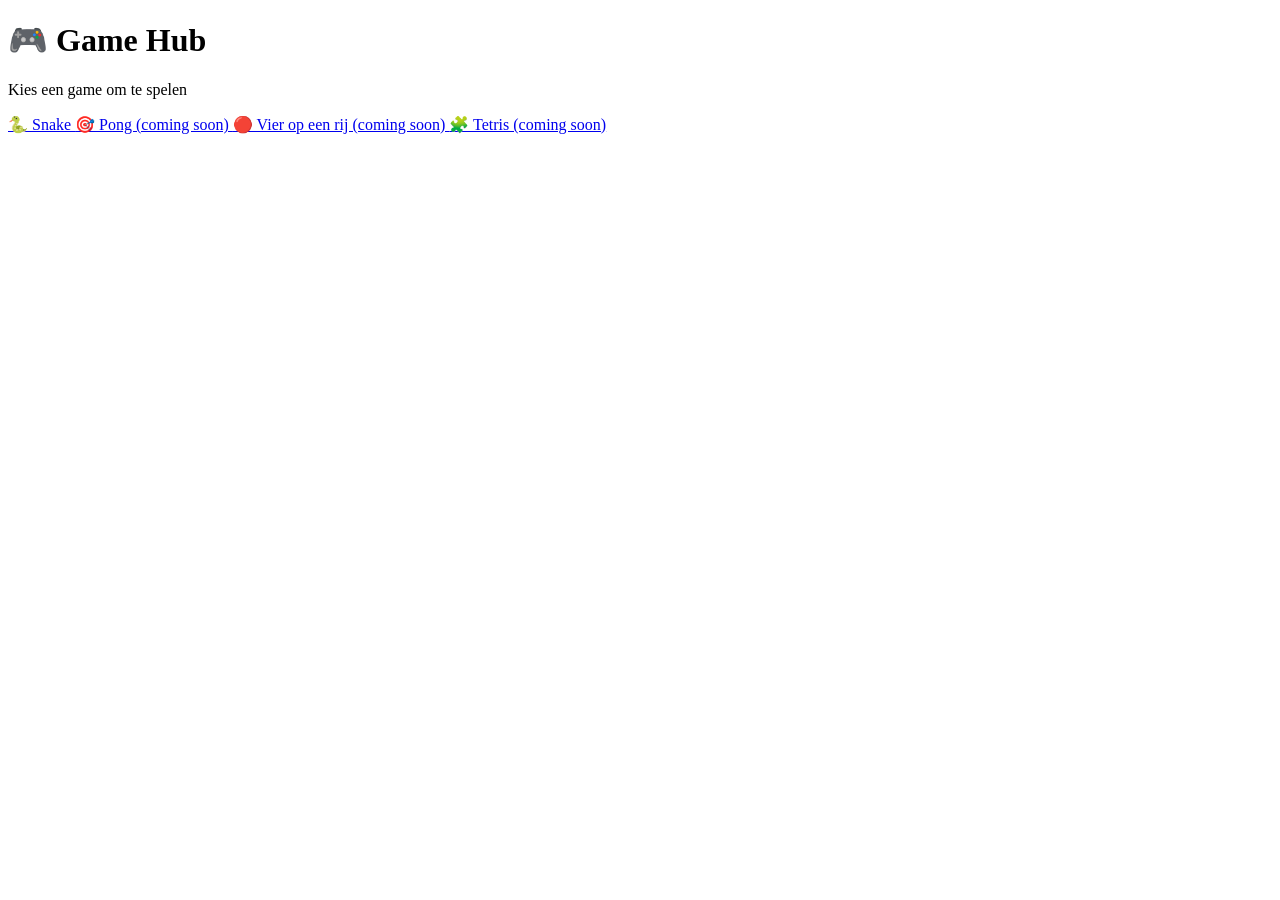
==== index.html @ 0fb96162 "Add initial HTML structure for Game Hub" ====
<!DOCTYPE html>
<html lang="nl">
<head>
  <meta charset="UTF-8">
  <title>Bas Game Hub</title>
  <link rel="stylesheet" href="style.css">
</head>
<body>

  <div class="container">
    <h1>🎮 Game Hub</h1>
    <p>Kies een game om te spelen</p>

    <div class="grid">
      <a class="card" href="snake.html">
        🐍 Snake
      </a>

      <a class="card" href="#">
        🎯 Pong (coming soon)
      </a>

      <a class="card" href="#">
        🔴 Vier op een rij (coming soon)
      </a>

      <a class="card" href="#">
        🧩 Tetris (coming soon)
      </a>
    </div>
  </div>

</body>
</html>
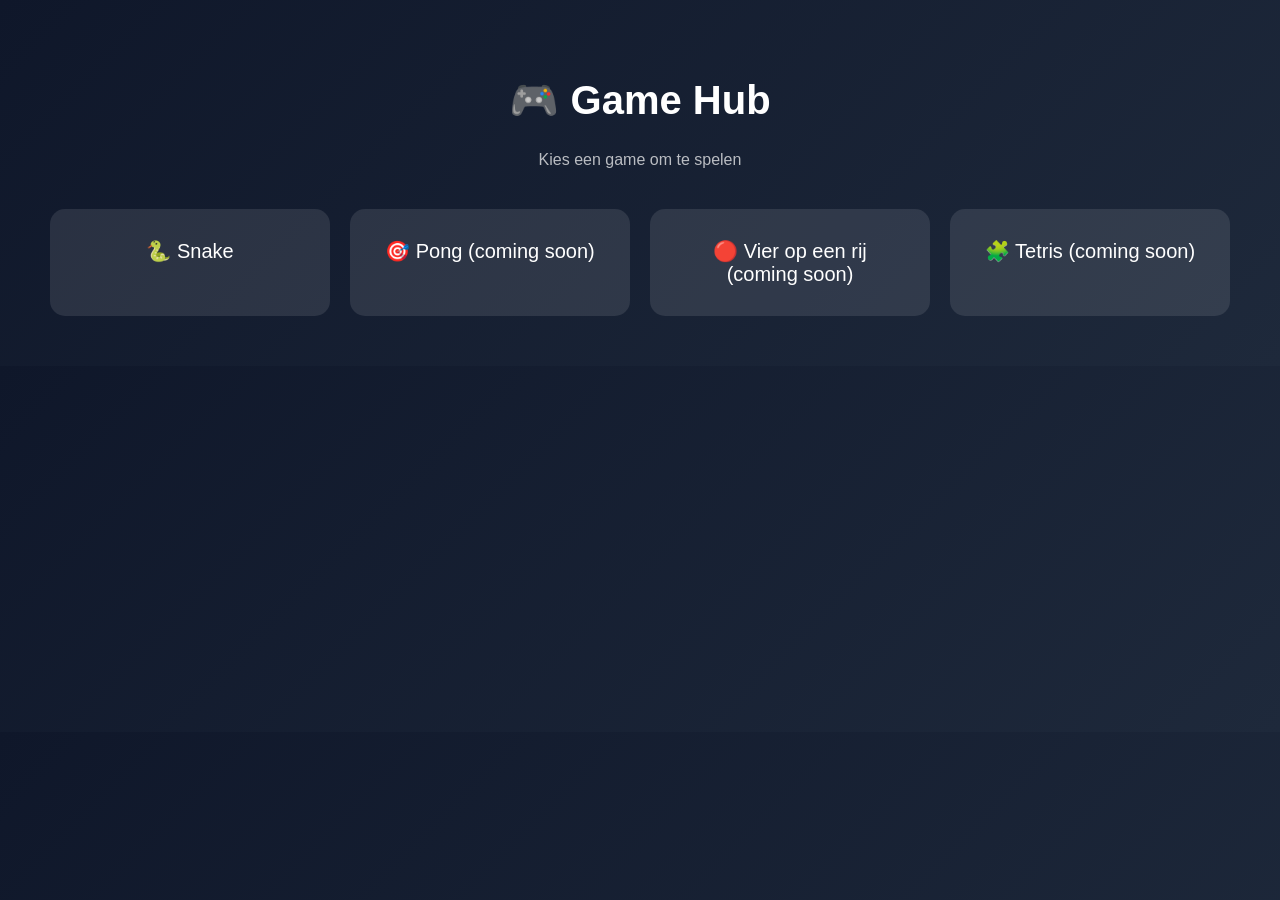
==== commit e73330d5: "Change title from 'Bas Game Hub' to 'Game Hub'" ====
--- a/index.html
+++ b/index.html
@@ -2,7 +2,7 @@
 <html lang="nl">
 <head>
   <meta charset="UTF-8">
-  <title>Bas Game Hub</title>
+  <title>Game Hub</title>
   <link rel="stylesheet" href="style.css">
 </head>
 <body>
--- a/style.css
+++ b/style.css
@@ -0,0 +1,41 @@
+body {
+  margin: 0;
+  font-family: Arial, sans-serif;
+  background: linear-gradient(135deg, #0f172a, #1e293b);
+  color: white;
+  text-align: center;
+}
+
+.container {
+  padding: 50px;
+}
+
+h1 {
+  font-size: 40px;
+}
+
+p {
+  opacity: 0.7;
+}
+
+.grid {
+  display: grid;
+  grid-template-columns: repeat(auto-fit, minmax(150px, 1fr));
+  gap: 20px;
+  margin-top: 40px;
+}
+
+.card {
+  background: rgba(255,255,255,0.1);
+  padding: 30px;
+  border-radius: 15px;
+  text-decoration: none;
+  color: white;
+  font-size: 20px;
+  transition: 0.3s;
+}
+
+.card:hover {
+  transform: scale(1.05);
+  background: rgba(255,255,255,0.2);
+}
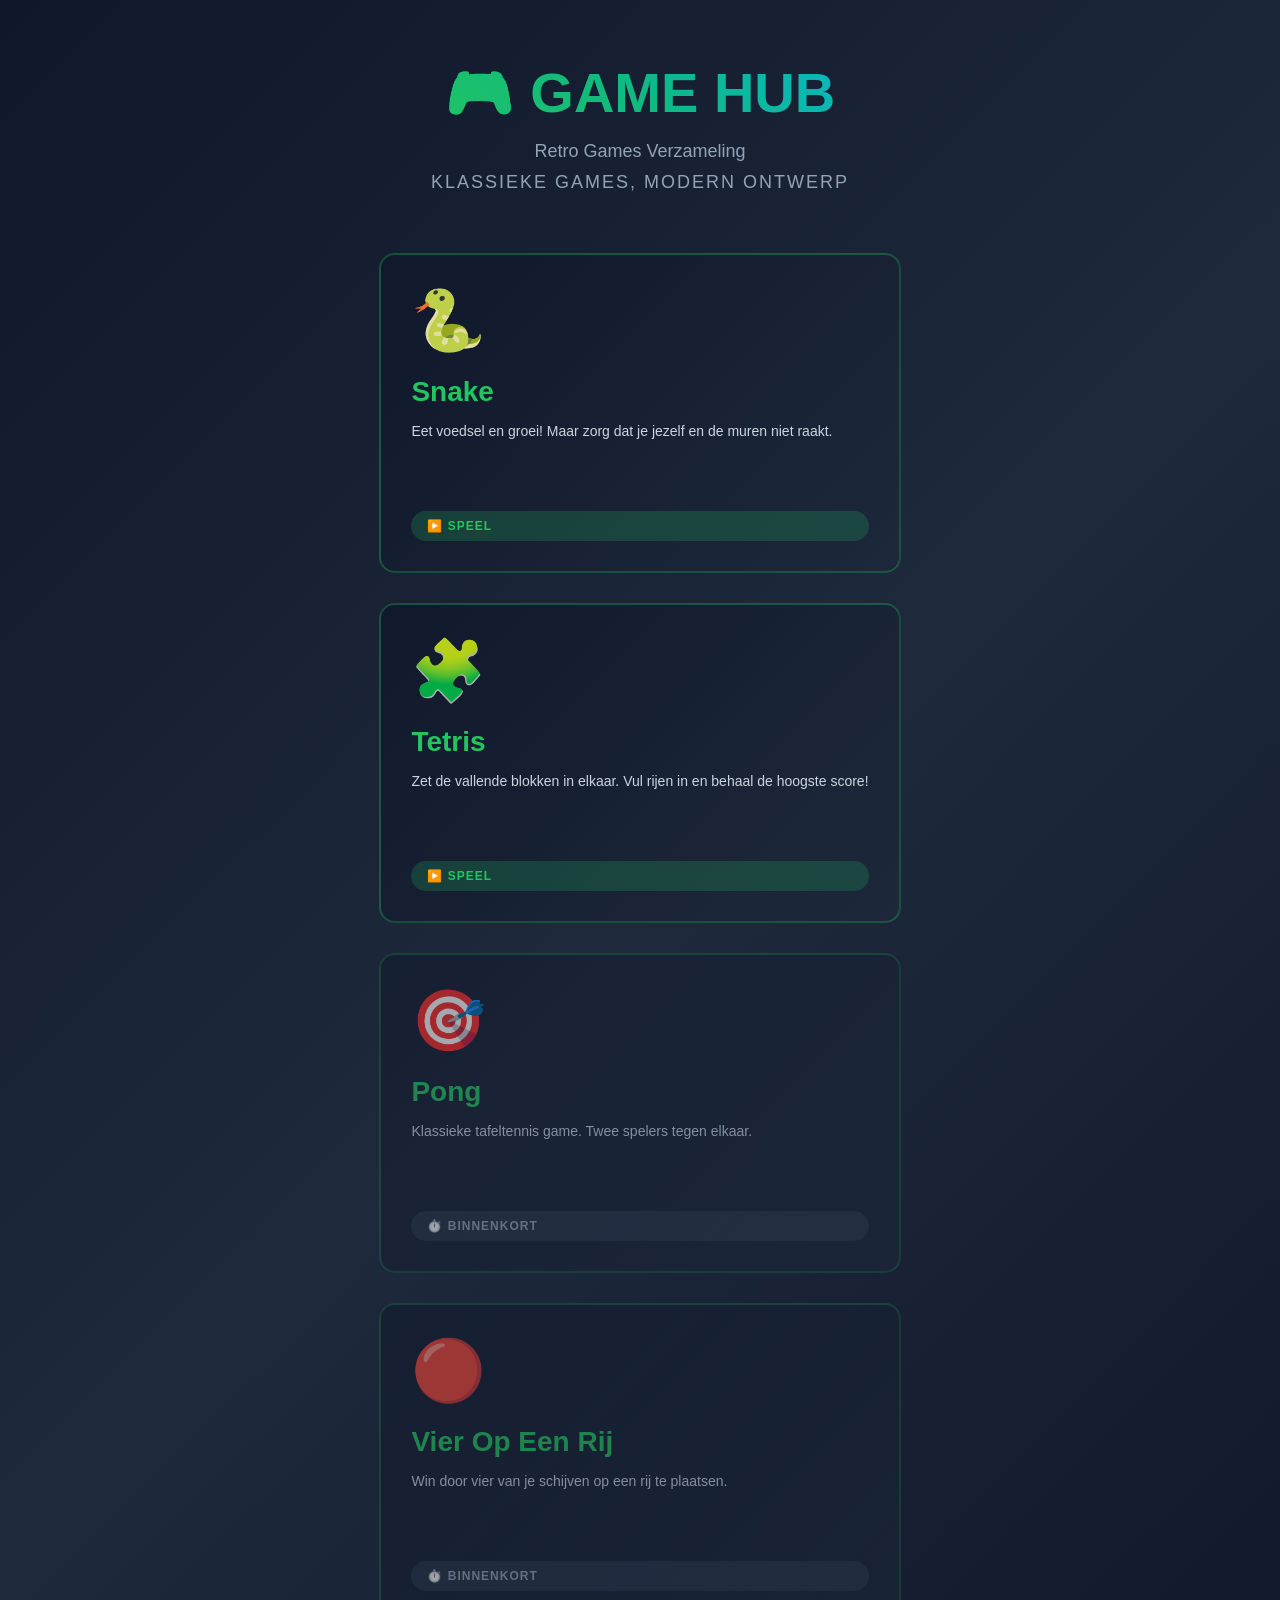
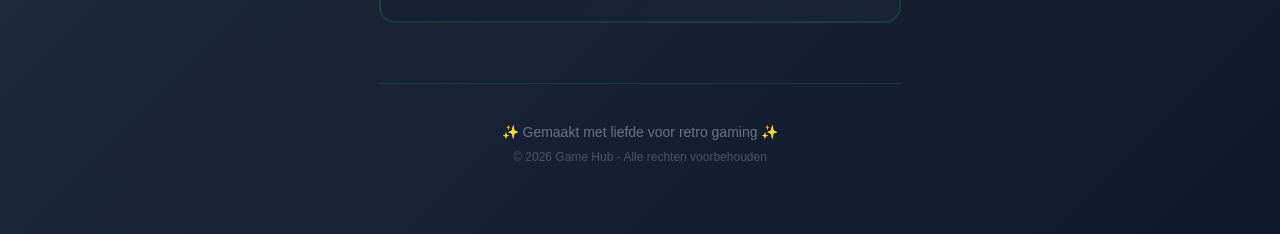
==== commit d70a83f1: "Redesign index.html with modern game card UI" ====
--- a/index.html
+++ b/index.html
@@ -2,33 +2,270 @@
 <html lang="nl">
 <head>
   <meta charset="UTF-8">
-  <title>Game Hub</title>
+  <meta name="viewport" content="width=device-width, initial-scale=1.0">
+  <title>🎮 Game Hub - Retro Games</title>
   <link rel="stylesheet" href="style.css">
+  <style>
+    * {
+      margin: 0;
+      padding: 0;
+      box-sizing: border-box;
+    }
+
+    body {
+      font-family: "Segoe UI", Tahoma, Geneva, Verdana, sans-serif;
+      background: linear-gradient(135deg, #0f172a 0%, #1e293b 50%, #0f172a 100%);
+      color: white;
+      min-height: 100vh;
+      padding: 20px;
+      overflow-x: hidden;
+    }
+
+    .container {
+      max-width: 1200px;
+      margin: 0 auto;
+      padding: 40px 20px;
+    }
+
+    .header {
+      text-align: center;
+      margin-bottom: 60px;
+    }
+
+    .header h1 {
+      font-size: 56px;
+      margin-bottom: 15px;
+      background: linear-gradient(45deg, #22c55e, #10b981, #06b6d4);
+      -webkit-background-clip: text;
+      -webkit-text-fill-color: transparent;
+      background-clip: text;
+      animation: glow 2s ease-in-out infinite;
+    }
+
+    @keyframes glow {
+      0%, 100% {
+        text-shadow: 0 0 20px rgba(34, 197, 94, 0.5);
+      }
+      50% {
+        text-shadow: 0 0 40px rgba(34, 197, 94, 0.8);
+      }
+    }
+
+    .header p {
+      font-size: 18px;
+      color: #94a3b8;
+      margin-bottom: 10px;
+    }
+
+    .tagline {
+      font-size: 14px;
+      color: #64748b;
+      letter-spacing: 2px;
+      text-transform: uppercase;
+    }
+
+    .games-grid {
+      display: grid;
+      grid-template-columns: repeat(auto-fit, minmax(280px, 1fr));
+      gap: 30px;
+      margin-bottom: 60px;
+    }
+
+    .game-card {
+      position: relative;
+      background: linear-gradient(135deg, rgba(15, 23, 42, 0.8), rgba(30, 41, 59, 0.8));
+      border: 2px solid rgba(34, 197, 94, 0.3);
+      border-radius: 16px;
+      padding: 30px;
+      cursor: pointer;
+      transition: all 0.4s cubic-bezier(0.175, 0.885, 0.32, 1.275);
+      overflow: hidden;
+      text-decoration: none;
+      color: white;
+      display: flex;
+      flex-direction: column;
+      justify-content: space-between;
+      min-height: 320px;
+    }
+
+    .game-card::before {
+      content: '';
+      position: absolute;
+      top: 0;
+      left: -100%;
+      width: 100%;
+      height: 100%;
+      background: linear-gradient(90deg, transparent, rgba(34, 197, 94, 0.2), transparent);
+      transition: left 0.5s;
+    }
+
+    .game-card:hover::before {
+      left: 100%;
+    }
+
+    .game-card:hover {
+      border-color: #22c55e;
+      transform: translateY(-10px) scale(1.02);
+      box-shadow: 0 20px 60px rgba(34, 197, 94, 0.3);
+      background: linear-gradient(135deg, rgba(15, 23, 42, 1), rgba(30, 41, 59, 1));
+    }
+
+    .game-card.coming-soon {
+      opacity: 0.6;
+      cursor: not-allowed;
+    }
+
+    .game-card.coming-soon:hover {
+      transform: none;
+      border-color: rgba(34, 197, 94, 0.3);
+      box-shadow: none;
+    }
+
+    .game-icon {
+      font-size: 60px;
+      margin-bottom: 20px;
+    }
+
+    .game-title {
+      font-size: 28px;
+      font-weight: 700;
+      margin-bottom: 12px;
+      color: #22c55e;
+    }
+
+    .game-description {
+      font-size: 14px;
+      color: #cbd5e1;
+      margin-bottom: 20px;
+      flex-grow: 1;
+      line-height: 1.6;
+    }
+
+    .game-status {
+      display: inline-block;
+      background: rgba(34, 197, 94, 0.2);
+      color: #22c55e;
+      padding: 8px 16px;
+      border-radius: 20px;
+      font-size: 12px;
+      font-weight: 600;
+      text-transform: uppercase;
+      letter-spacing: 1px;
+    }
+
+    .game-status.coming {
+      background: rgba(100, 116, 139, 0.2);
+      color: #94a3b8;
+    }
+
+    .game-card:hover .game-status {
+      background: rgba(34, 197, 94, 0.3);
+    }
+
+    .footer {
+      text-align: center;
+      padding-top: 40px;
+      border-top: 1px solid rgba(34, 197, 94, 0.2);
+      color: #64748b;
+    }
+
+    .footer p {
+      font-size: 14px;
+      margin-bottom: 10px;
+    }
+
+    .social-links {
+      display: flex;
+      justify-content: center;
+      gap: 20px;
+      margin-top: 15px;
+    }
+
+    .social-links a {
+      color: #22c55e;
+      text-decoration: none;
+      transition: all 0.3s;
+      font-size: 14px;
+    }
+
+    .social-links a:hover {
+      color: #10b981;
+      transform: translateY(-2px);
+    }
+
+    @media (max-width: 768px) {
+      .header h1 {
+        font-size: 40px;
+      }
+
+      .games-grid {
+        grid-template-columns: 1fr;
+      }
+
+      .game-card {
+        min-height: 280px;
+      }
+
+      .game-title {
+        font-size: 24px;
+      }
+
+      .game-icon {
+        font-size: 48px;
+      }
+    }
+  </style>
 </head>
 <body>
-
   <div class="container">
-    <h1>🎮 Game Hub</h1>
-    <p>Kies een game om te spelen</p>
-
-    <div class="grid">
-      <a class="card" href="snake.html">
-        🐍 Snake
+    <div class="header">
+      <h1>🎮 GAME HUB</h1>
+      <p>Retro Games Verzameling</p>
+      <p class="tagline">Klassieke Games, Modern Ontwerp</p>
+    </div>
+
+    <div class="games-grid">
+      <a href="snake.html" class="game-card">
+        <div>
+          <div class="game-icon">🐍</div>
+          <div class="game-title">Snake</div>
+          <p class="game-description">Eet voedsel en groei! Maar zorg dat je jezelf en de muren niet raakt.</p>
+        </div>
+        <span class="game-status">▶️ SPEEL</span>
       </a>
 
-      <a class="card" href="#">
-        🎯 Pong (coming soon)
+      <a href="tetris.html" class="game-card">
+        <div>
+          <div class="game-icon">🧩</div>
+          <div class="game-title">Tetris</div>
+          <p class="game-description">Zet de vallende blokken in elkaar. Vul rijen in en behaal de hoogste score!</p>
+        </div>
+        <span class="game-status">▶️ SPEEL</span>
       </a>
 
-      <a class="card" href="#">
-        🔴 Vier op een rij (coming soon)
-      </a>
-
-      <a class="card" href="#">
-        🧩 Tetris (coming soon)
-      </a>
+      <div class="game-card coming-soon">
+        <div>
+          <div class="game-icon">🎯</div>
+          <div class="game-title">Pong</div>
+          <p class="game-description">Klassieke tafeltennis game. Twee spelers tegen elkaar.</p>
+        </div>
+        <span class="game-status coming">⏱️ BINNENKORT</span>
+      </div>
+
+      <div class="game-card coming-soon">
+        <div>
+          <div class="game-icon">🔴</div>
+          <div class="game-title">Vier Op Een Rij</div>
+          <p class="game-description">Win door vier van je schijven op een rij te plaatsen.</p>
+        </div>
+        <span class="game-status coming">⏱️ BINNENKORT</span>
+      </div>
+    </div>
+
+    <div class="footer">
+      <p>✨ Gemaakt met liefde voor retro gaming ✨</p>
+      <p style="font-size: 12px; color: #475569;">© 2026 Game Hub - Alle rechten voorbehouden</p>
     </div>
   </div>
-
 </body>
 </html>
--- a/style.css
+++ b/style.css
@@ -1,41 +1,243 @@
+* {
+  margin: 0;
+  padding: 0;
+  box-sizing: border-box;
+}
+
 body {
+  font-family: "Segoe UI", Tahoma, Geneva, Verdana, sans-serif;
+  background: linear-gradient(135deg, #0f172a 0%, #1e293b 50%, #0f172a 100%);
+  color: white;
+  min-height: 100vh;
+  display: flex;
+  justify-content: center;
+  align-items: center;
+  padding: 20px;
+}
+
+.snake-container {
+  display: flex;
+  flex-direction: column;
+  align-items: center;
+  gap: 30px;
+  max-width: 600px;
+  width: 100%;
+}
+
+.snake-header {
+  text-align: center;
+  margin-top: 20px;
+}
+
+.snake-header h1 {
+  font-size: 48px;
+  margin-bottom: 10px;
+  background: linear-gradient(45deg, #22c55e, #10b981);
+  -webkit-background-clip: text;
+  -webkit-text-fill-color: transparent;
+  background-clip: text;
+  text-shadow: 0 0 30px rgba(34, 197, 94, 0.3);
+}
+
+.subtitle {
+  font-size: 18px;
+  color: #94a3b8;
+  font-weight: 300;
+}
+
+.game-wrapper {
+  display: flex;
+  flex-direction: column;
+  align-items: center;
+  gap: 20px;
+}
+
+.stats-panel {
+  display: flex;
+  gap: 40px;
+  justify-content: center;
+  width: 100%;
+}
+
+.stat {
+  background: rgba(15, 23, 42, 0.8);
+  border: 2px solid #22c55e;
+  border-radius: 12px;
+  padding: 15px 30px;
+  text-align: center;
+  min-width: 150px;
+  box-shadow: 0 0 20px rgba(34, 197, 94, 0.2);
+}
+
+.stat-label {
+  display: block;
+  font-size: 14px;
+  color: #94a3b8;
+  margin-bottom: 8px;
+  text-transform: uppercase;
+  letter-spacing: 1px;
+}
+
+.stat-value {
+  display: block;
+  font-size: 32px;
+  font-weight: bold;
+  color: #22c55e;
+  text-shadow: 0 0 10px rgba(34, 197, 94, 0.5);
+}
+
+#gameCanvas {
+  border: 3px solid #22c55e;
+  background: #0f172a;
+  box-shadow: 0 0 30px rgba(34, 197, 94, 0.3);
+  border-radius: 8px;
+  display: block;
+  max-width: 100%;
+  height: auto;
+}
+
+.controls {
+  display: flex;
+  flex-direction: column;
+  align-items: center;
+  gap: 20px;
+  width: 100%;
+}
+
+.keyboard-hint {
+  background: rgba(15, 23, 42, 0.8);
+  border: 1px solid #475569;
+  border-radius: 8px;
+  padding: 12px 20px;
+  text-align: center;
+}
+
+.keyboard-hint p {
+  font-size: 14px;
+  color: #cbd5e1;
   margin: 0;
-  font-family: Arial, sans-serif;
-  background: linear-gradient(135deg, #0f172a, #1e293b);
-  color: white;
-  text-align: center;
-}
-
-.container {
-  padding: 50px;
-}
-
-h1 {
-  font-size: 40px;
-}
-
-p {
-  opacity: 0.7;
-}
-
-.grid {
-  display: grid;
-  grid-template-columns: repeat(auto-fit, minmax(150px, 1fr));
-  gap: 20px;
-  margin-top: 40px;
-}
-
-.card {
-  background: rgba(255,255,255,0.1);
-  padding: 30px;
-  border-radius: 15px;
+}
+
+.keyboard-hint strong {
+  color: #22c55e;
+  font-weight: 600;
+}
+
+.button-group {
+  display: flex;
+  gap: 12px;
+  justify-content: center;
+  flex-wrap: wrap;
+  width: 100%;
+}
+
+.btn {
+  padding: 12px 28px;
+  font-size: 16px;
+  font-weight: 600;
+  border: none;
+  border-radius: 8px;
+  cursor: pointer;
+  transition: all 0.3s ease;
+  text-transform: uppercase;
+  letter-spacing: 1px;
+  min-width: 140px;
+}
+
+.btn-primary {
+  background: linear-gradient(135deg, #22c55e, #16a34a);
+  color: #0f172a;
+  box-shadow: 0 0 20px rgba(34, 197, 94, 0.4);
+}
+
+.btn-primary:hover:not(:disabled) {
+  transform: translateY(-2px);
+  box-shadow: 0 0 30px rgba(34, 197, 94, 0.6);
+}
+
+.btn-primary:active:not(:disabled) {
+  transform: translateY(0);
+}
+
+.btn-secondary {
+  background: rgba(30, 41, 59, 0.8);
+  color: #cbd5e1;
+  border: 2px solid #475569;
+}
+
+.btn-secondary:hover:not(:disabled) {
+  border-color: #22c55e;
+  color: #22c55e;
+  background: rgba(30, 41, 59, 1);
+}
+
+.btn:disabled {
+  opacity: 0.5;
+  cursor: not-allowed;
+}
+
+.info-box {
+  background: linear-gradient(135deg, rgba(34, 197, 94, 0.1), rgba(16, 185, 129, 0.1));
+  border: 1px solid rgba(34, 197, 94, 0.3);
+  border-radius: 8px;
+  padding: 16px;
+  text-align: center;
+  max-width: 400px;
+}
+
+.info-box p {
+  margin: 0;
+  color: #cbd5e1;
+  font-size: 14px;
+  line-height: 1.6;
+}
+
+.back-link {
+  color: #94a3b8;
   text-decoration: none;
-  color: white;
-  font-size: 20px;
-  transition: 0.3s;
-}
-
-.card:hover {
-  transform: scale(1.05);
-  background: rgba(255,255,255,0.2);
-}
+  font-size: 14px;
+  transition: all 0.3s ease;
+  padding: 8px 16px;
+  border-radius: 6px;
+}
+
+.back-link:hover {
+  color: #22c55e;
+  background: rgba(34, 197, 94, 0.1);
+  border-radius: 6px;
+}
+
+/* Responsive design */
+@media (max-width: 600px) {
+  .snake-header h1 {
+    font-size: 36px;
+  }
+  
+  .subtitle {
+    font-size: 16px;
+  }
+  
+  .stats-panel {
+    gap: 20px;
+  }
+  
+  .stat {
+    min-width: 120px;
+    padding: 12px 20px;
+  }
+  
+  .stat-value {
+    font-size: 24px;
+  }
+  
+  #gameCanvas {
+    width: 100%;
+    max-width: 400px;
+  }
+  
+  .btn {
+    min-width: 120px;
+    padding: 10px 20px;
+    font-size: 14px;
+  }
+}
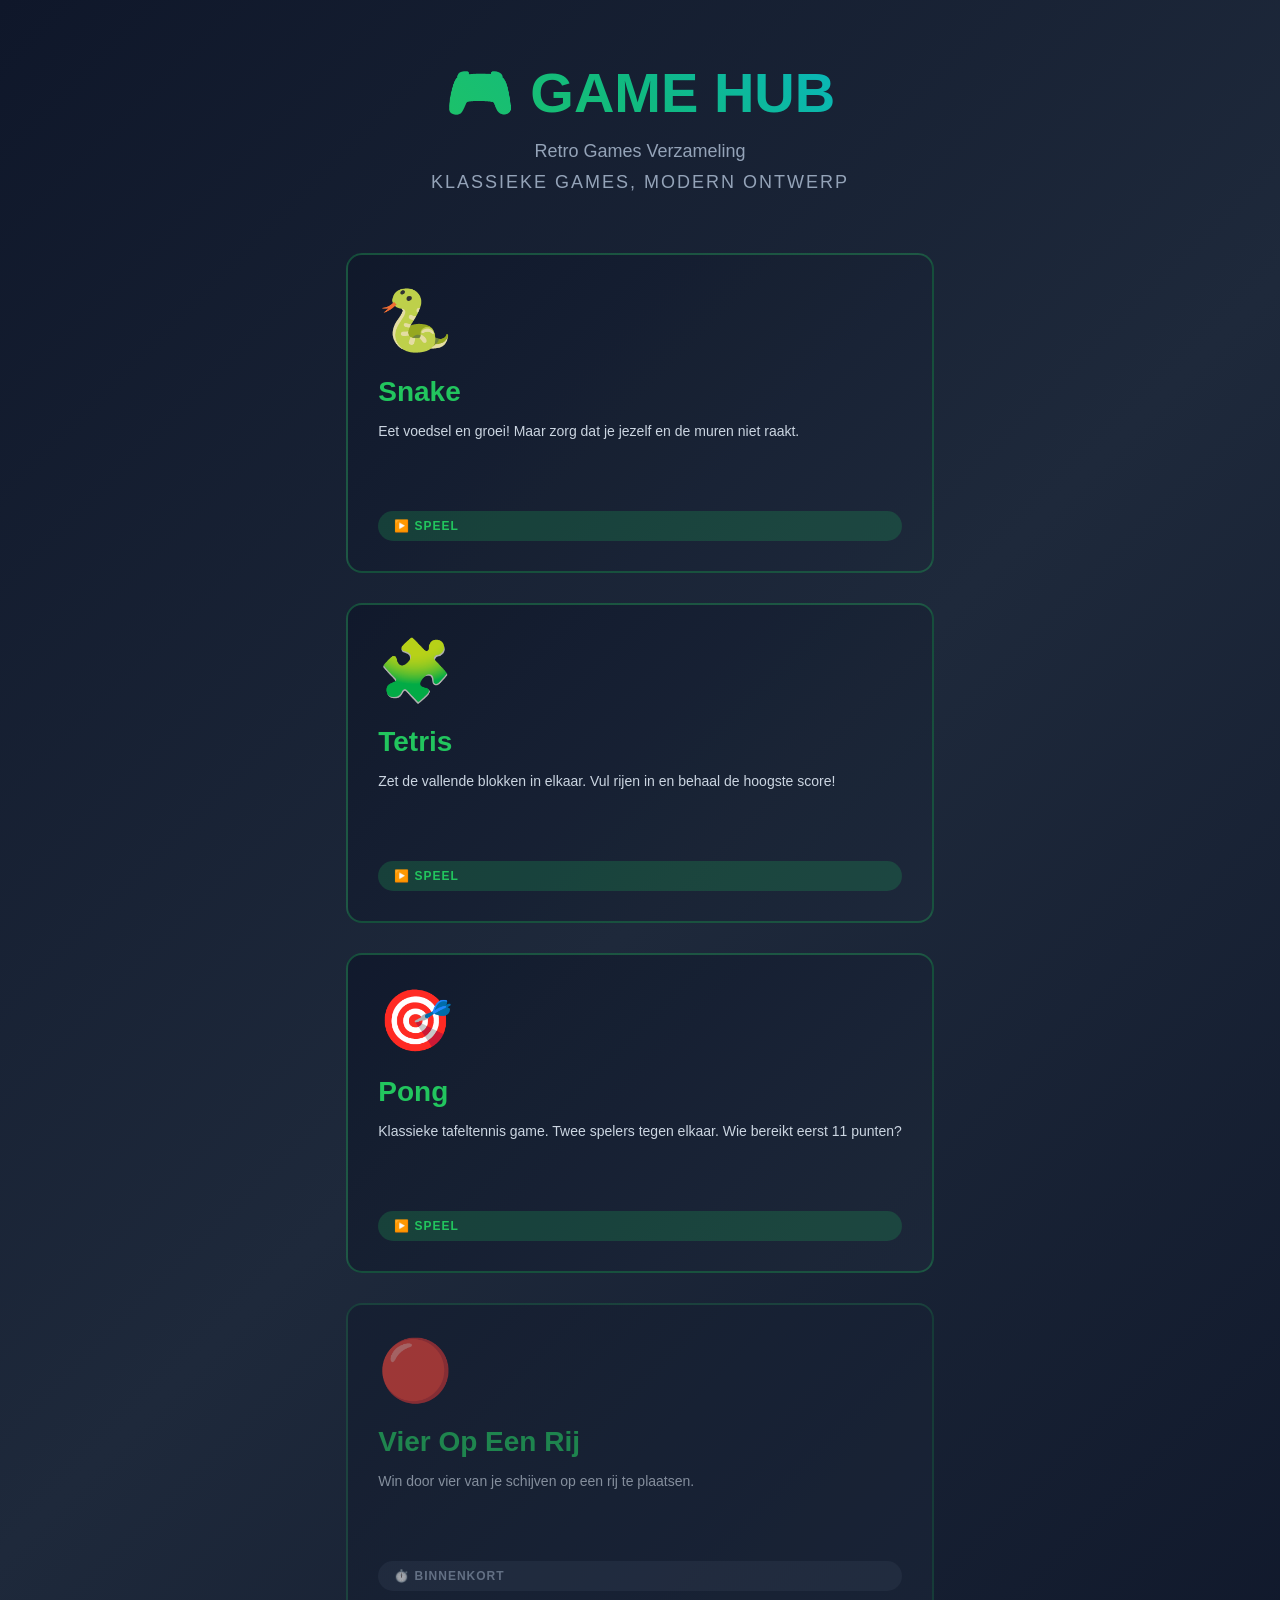
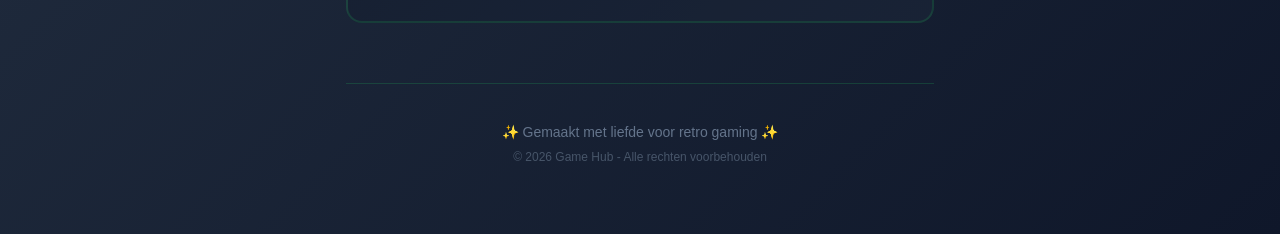
==== commit 50678a38: "Update index.html with Pong game link" ====
--- a/index.html
+++ b/index.html
@@ -243,14 +243,14 @@
         <span class="game-status">▶️ SPEEL</span>
       </a>
 
-      <div class="game-card coming-soon">
+      <a href="pong.html" class="game-card">
         <div>
           <div class="game-icon">🎯</div>
           <div class="game-title">Pong</div>
-          <p class="game-description">Klassieke tafeltennis game. Twee spelers tegen elkaar.</p>
-        </div>
-        <span class="game-status coming">⏱️ BINNENKORT</span>
-      </div>
+          <p class="game-description">Klassieke tafeltennis game. Twee spelers tegen elkaar. Wie bereikt eerst 11 punten?</p>
+        </div>
+        <span class="game-status">▶️ SPEEL</span>
+      </a>
 
       <div class="game-card coming-soon">
         <div>
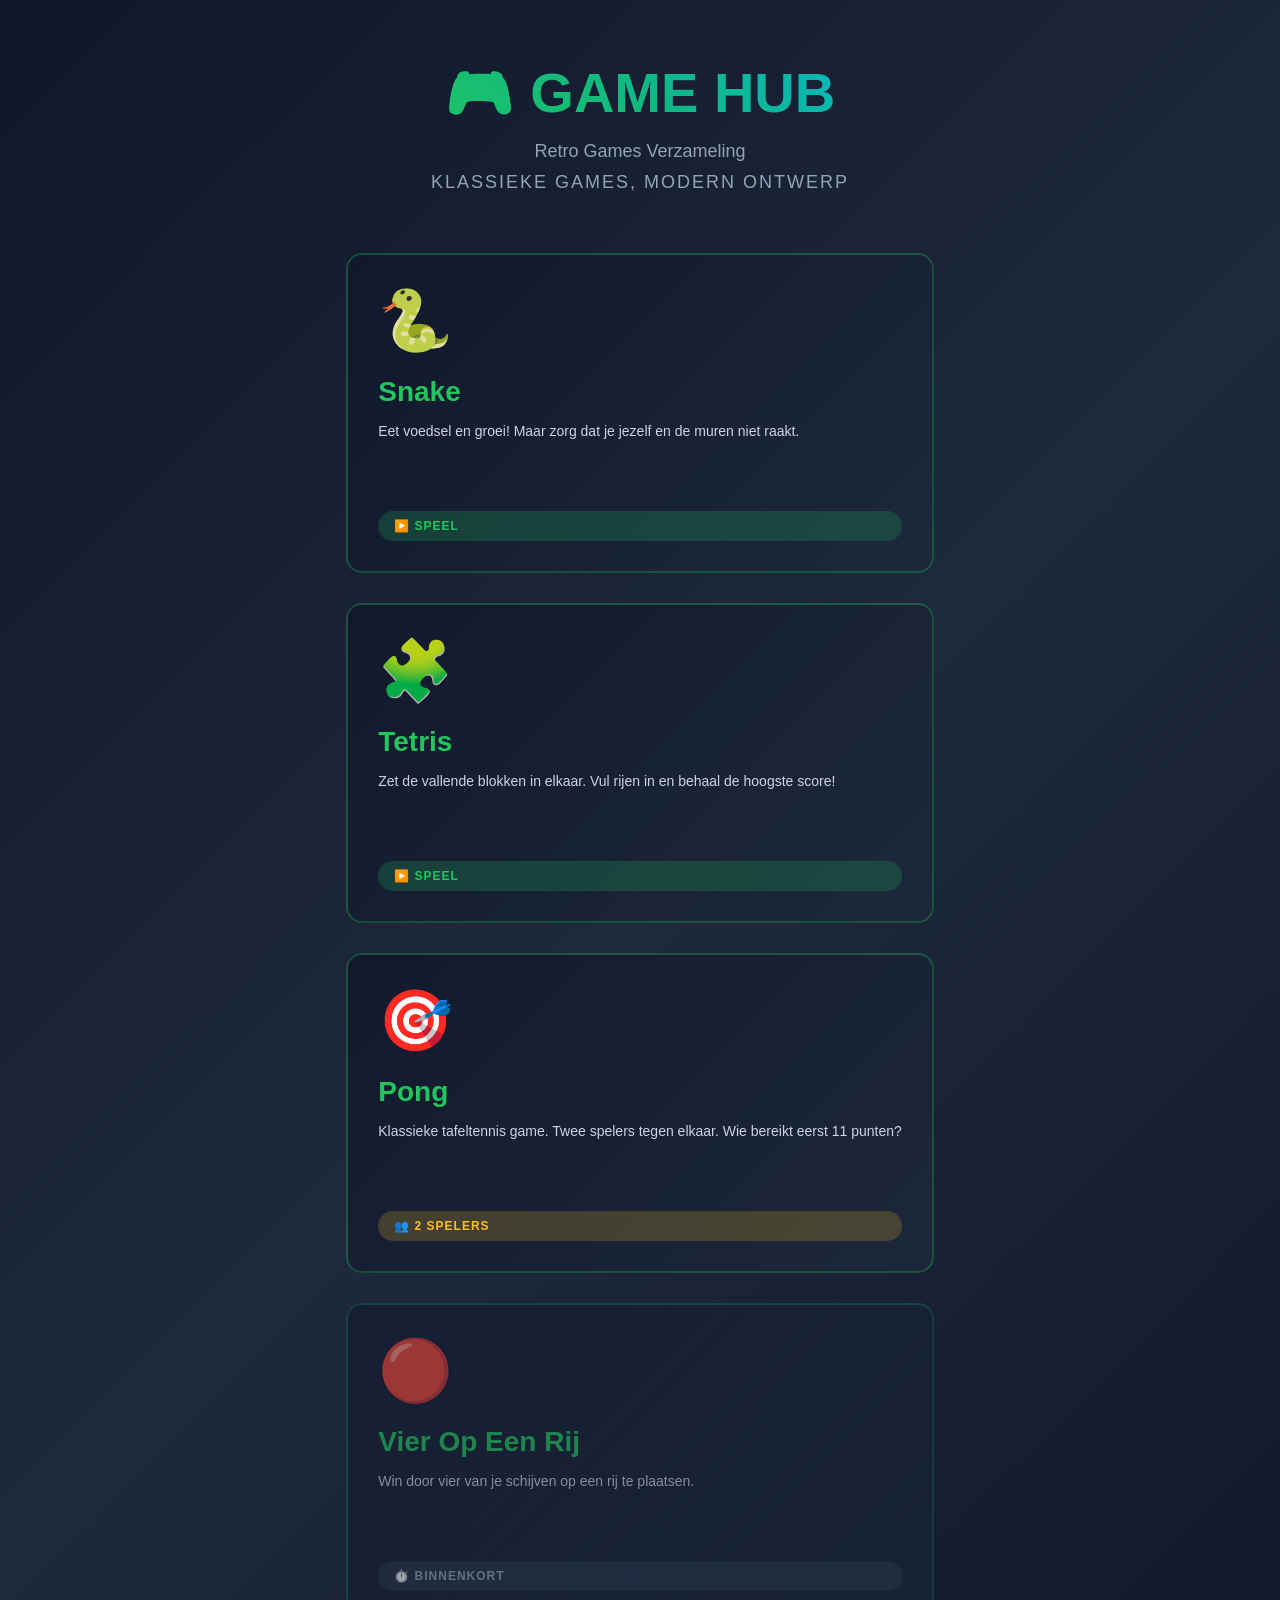
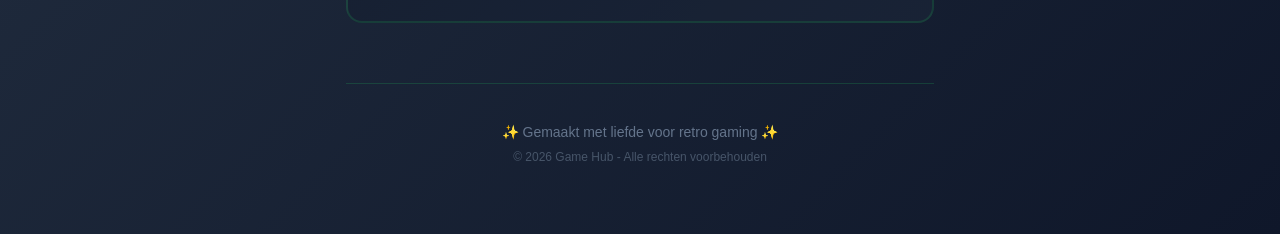
==== commit d534be01: "Update index.html with Pong 2 player badge styling" ====
--- a/index.html
+++ b/index.html
@@ -158,8 +158,17 @@
       color: #94a3b8;
     }
 
+    .game-status.multiplayer {
+      background: rgba(251, 191, 36, 0.2);
+      color: #fbbf24;
+    }
+
     .game-card:hover .game-status {
       background: rgba(34, 197, 94, 0.3);
+    }
+
+    .game-card:hover .game-status.multiplayer {
+      background: rgba(251, 191, 36, 0.3);
     }
 
     .footer {
@@ -249,7 +258,7 @@
           <div class="game-title">Pong</div>
           <p class="game-description">Klassieke tafeltennis game. Twee spelers tegen elkaar. Wie bereikt eerst 11 punten?</p>
         </div>
-        <span class="game-status">▶️ SPEEL</span>
+        <span class="game-status multiplayer">👥 2 SPELERS</span>
       </a>
 
       <div class="game-card coming-soon">
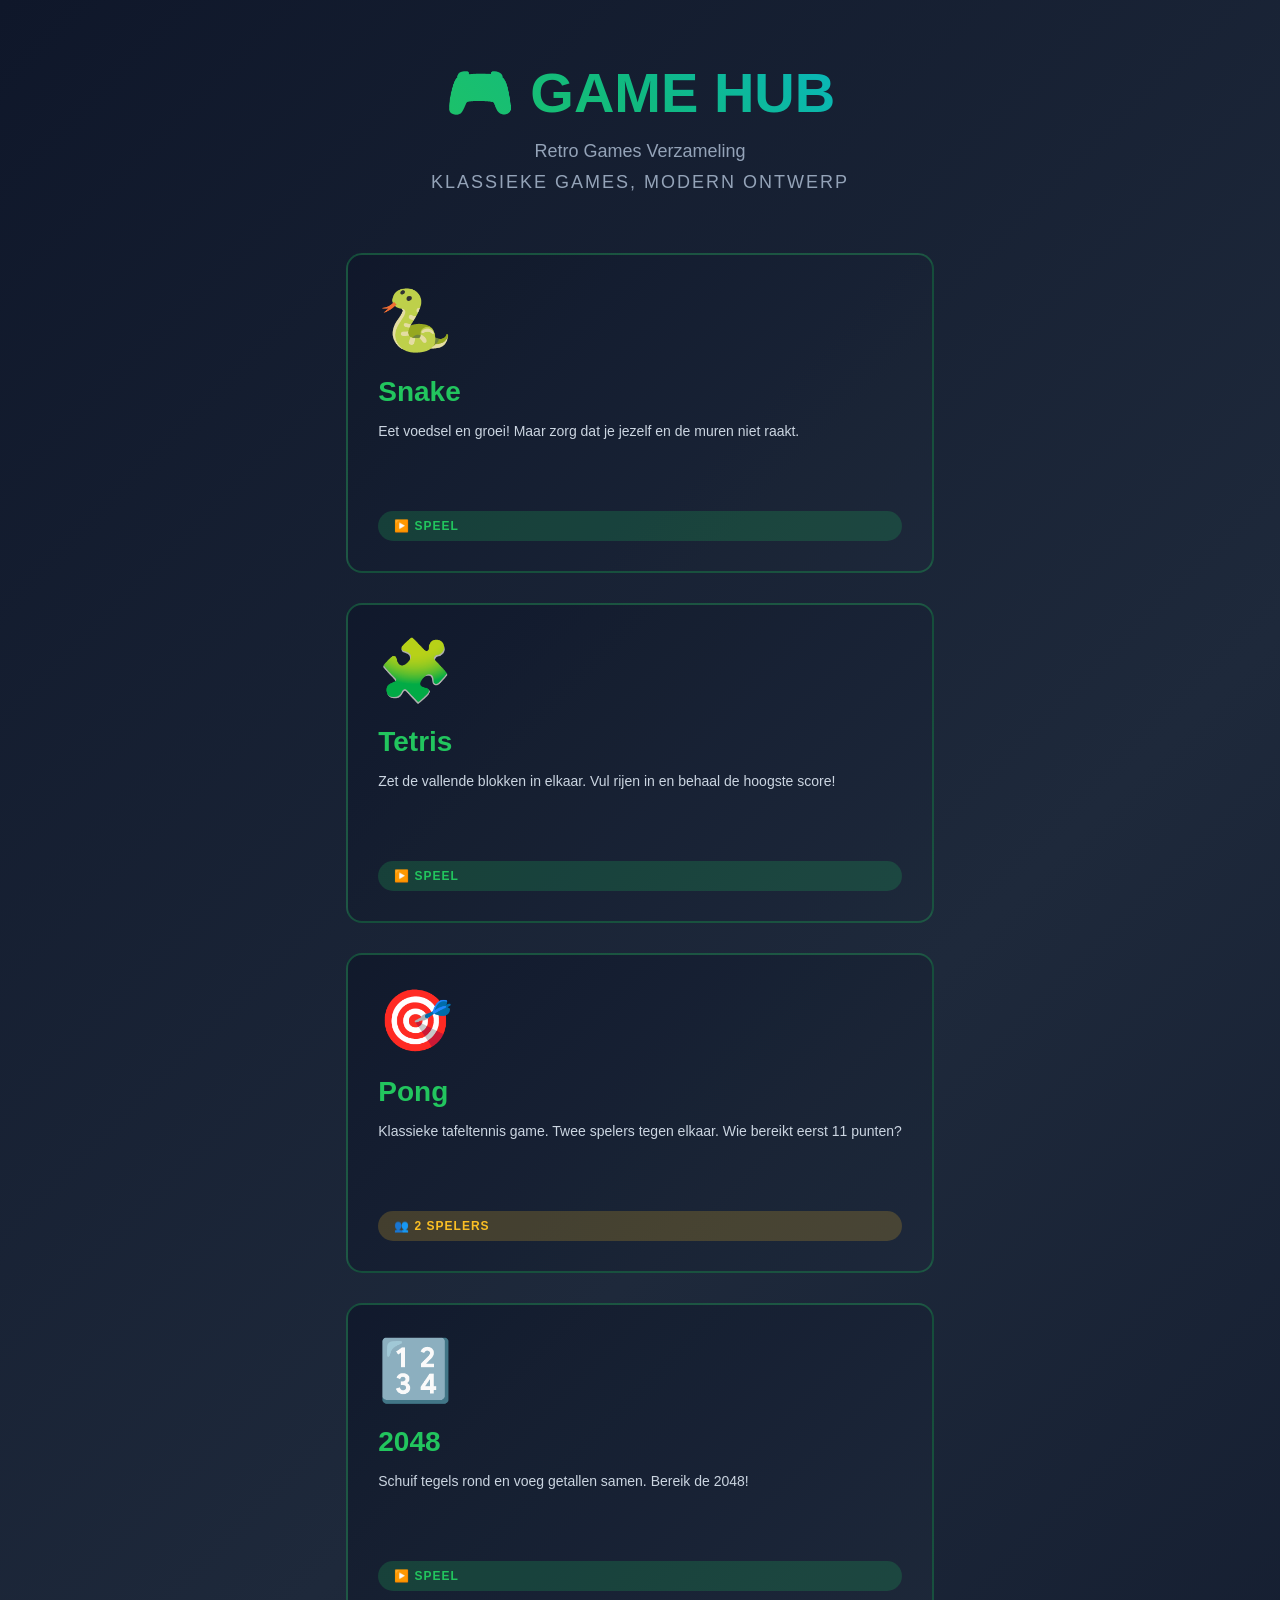
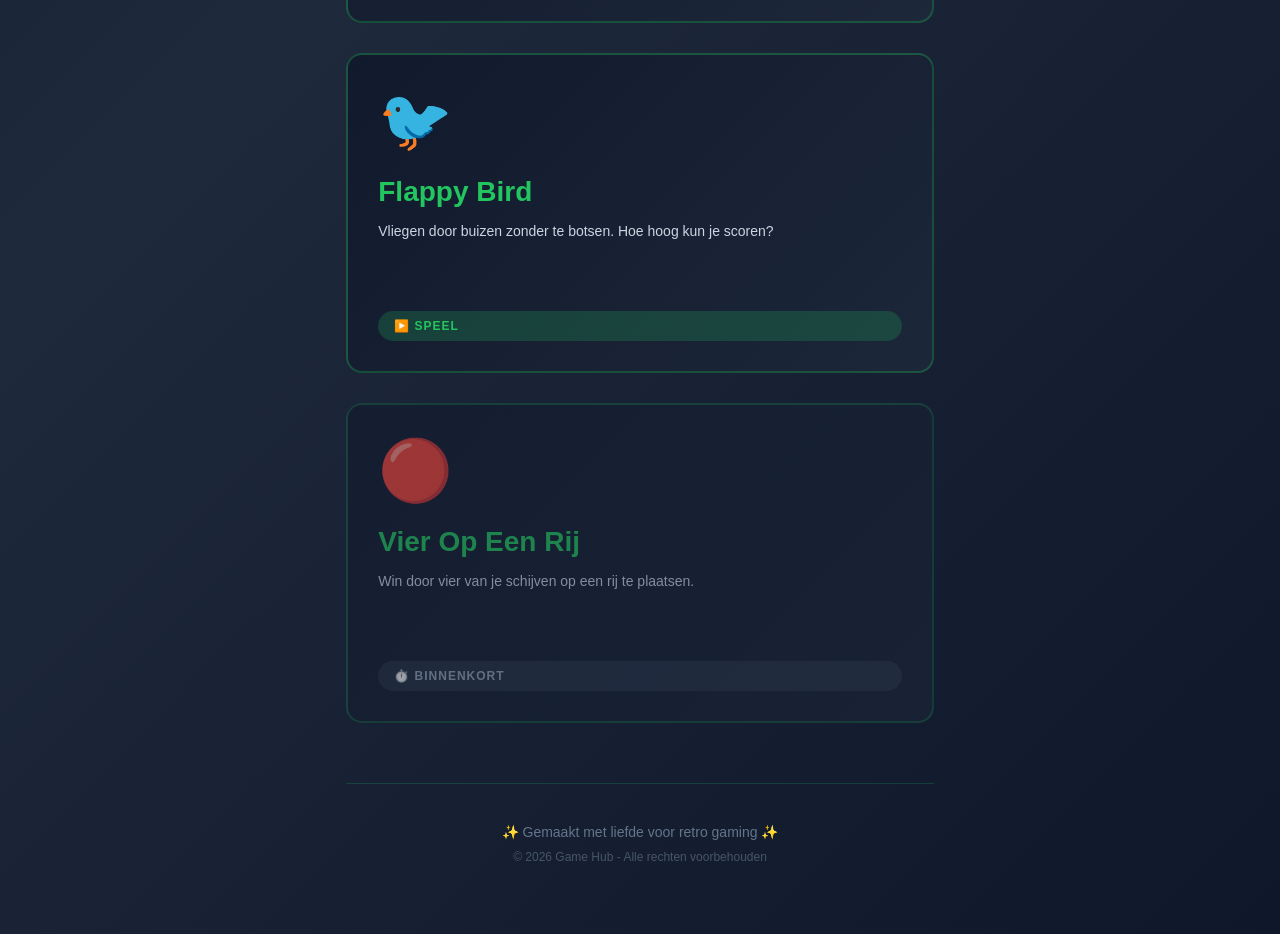
==== commit 6aff7565: "Add 2048 and Flappy Bird games to hub" ====
--- a/index.html
+++ b/index.html
@@ -261,6 +261,24 @@
         <span class="game-status multiplayer">👥 2 SPELERS</span>
       </a>
 
+      <a href="2048.html" class="game-card">
+        <div>
+          <div class="game-icon">🔢</div>
+          <div class="game-title">2048</div>
+          <p class="game-description">Schuif tegels rond en voeg getallen samen. Bereik de 2048!</p>
+        </div>
+        <span class="game-status">▶️ SPEEL</span>
+      </a>
+
+      <a href="flappybird.html" class="game-card">
+        <div>
+          <div class="game-icon">🐦</div>
+          <div class="game-title">Flappy Bird</div>
+          <p class="game-description">Vliegen door buizen zonder te botsen. Hoe hoog kun je scoren?</p>
+        </div>
+        <span class="game-status">▶️ SPEEL</span>
+      </a>
+
       <div class="game-card coming-soon">
         <div>
           <div class="game-icon">🔴</div>
